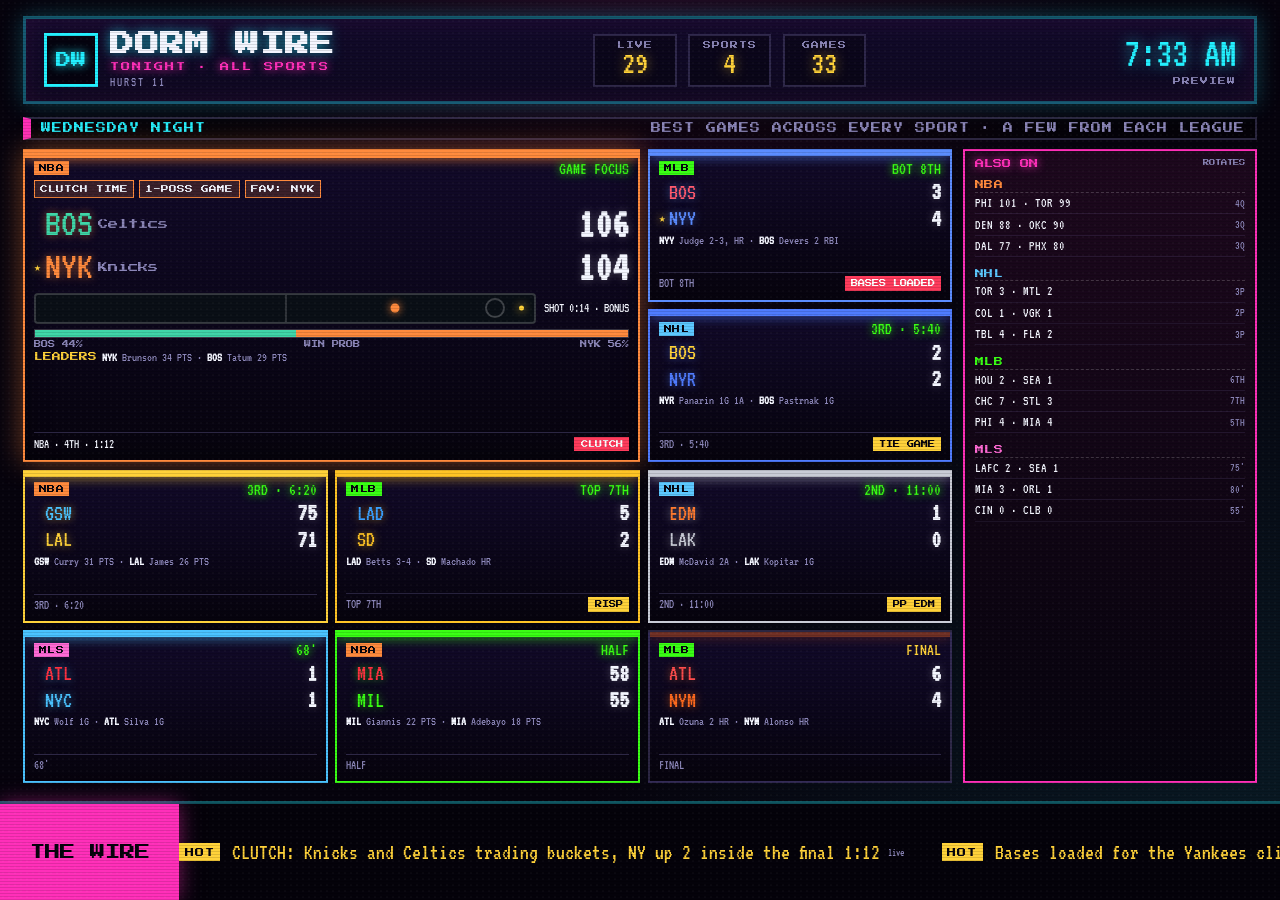
==== previews/all_sports_preview.html @ 83ff79ee "Add arcade frontend, board previews, and full build spec" ====
<!doctype html>
<html lang="en">
<head>
<meta charset="utf-8">
<meta name="viewport" content="width=device-width, initial-scale=1">
<title>Dorm Wire — Tonight / All Sports (Preview)</title>
<link rel="preconnect" href="https://fonts.googleapis.com">
<link rel="preconnect" href="https://fonts.gstatic.com" crossorigin>
<link href="https://fonts.googleapis.com/css2?family=Press+Start+2P&family=VT323&display=swap" rel="stylesheet">
<style>
:root{
  --bg:#06030d;--panel:#0d0820;--panel-2:#120a2b;--ink:#f4f6ff;--dim:#8b86b8;
  --cyan:#23f0ff;--magenta:#ff2fb9;--green:#39ff14;--amber:#ffd23a;--red:#ff3b5c;
  --line:rgba(35,240,255,.35);--line-dim:rgba(140,130,200,.28);
  --pixel:"Press Start 2P",monospace;--term:"VT323",monospace;
}
*{box-sizing:border-box;}
html,body{width:100%;height:100%;margin:0;overflow:hidden;}
body{background:radial-gradient(circle at 50% -10%,rgba(255,47,185,.12),transparent 40%),radial-gradient(circle at 100% 100%,rgba(35,240,255,.10),transparent 45%),var(--bg);color:var(--ink);font-family:var(--term);}
body::before,body::after{content:"";position:fixed;inset:0;pointer-events:none;z-index:50;}
body::before{background-image:radial-gradient(rgba(255,255,255,.05) 1px,transparent 1.6px);background-size:6px 6px;opacity:.5;mix-blend-mode:screen;}
body::after{background:repeating-linear-gradient(0deg,rgba(0,0,0,.35) 0 1px,transparent 1px 3px);opacity:.35;}
h1,p{margin:0;}
.screen{display:flex;flex-direction:column;gap:1.4vh;width:100vw;height:100vh;padding:1.8vh 1.8vw 13vh;}

.hud{display:flex;align-items:center;justify-content:space-between;gap:2vw;border:3px solid var(--line);box-shadow:0 0 20px rgba(35,240,255,.25),inset 0 0 26px rgba(255,47,185,.08);background:linear-gradient(180deg,var(--panel-2),var(--panel));padding:1.4vh 1.4vw;}
.brand{display:flex;align-items:center;gap:1vw;}
.brand-mark{display:grid;place-items:center;width:clamp(48px,4.2vw,74px);aspect-ratio:1;border:3px solid var(--cyan);background:#05030f;color:var(--cyan);font-family:var(--pixel);font-size:clamp(13px,1.2vw,20px);text-shadow:0 0 10px var(--cyan);}
.brand-text h1{font-family:var(--pixel);font-size:clamp(16px,1.9vw,34px);text-shadow:0 0 12px rgba(35,240,255,.6);letter-spacing:1px;}
.brand-text p{font-family:var(--pixel);font-size:clamp(7px,.72vw,11px);color:var(--magenta);text-shadow:0 0 8px var(--magenta);margin-top:.7vh;letter-spacing:2px;}
.brand-text small{display:block;margin-top:.5vh;color:var(--dim);font-size:clamp(13px,1vw,18px);letter-spacing:2px;}
.counters{display:flex;gap:.9vw;}
.counters div{display:grid;place-items:center;min-width:6.5vw;padding:.6vh .6vw;border:2px solid var(--line-dim);background:rgba(0,0,0,.3);}
.counters span{font-family:var(--pixel);font-size:clamp(6px,.62vw,9px);color:var(--dim);letter-spacing:1px;}
.counters strong{font-size:clamp(26px,2.6vw,50px);font-weight:400;line-height:.9;color:var(--amber);text-shadow:0 0 12px rgba(255,210,58,.55);}
.clock-block{display:flex;flex-direction:column;align-items:flex-end;}
.clock-block time{font-size:clamp(30px,3.2vw,62px);line-height:.9;color:var(--cyan);text-shadow:0 0 14px rgba(35,240,255,.6);}
.clock-block span{margin-top:.5vh;font-family:var(--pixel);font-size:clamp(6px,.62vw,9px);color:var(--dim);letter-spacing:1px;}

.board{flex:1;display:flex;flex-direction:column;min-height:0;gap:1vh;}
.board-meta{display:flex;align-items:center;justify-content:space-between;border:2px solid var(--line-dim);border-left:8px solid var(--magenta);padding:.5vh .8vw;background:rgba(0,0,0,.35);}
.board-meta span{font-family:var(--pixel);font-size:clamp(7px,.78vw,12px);letter-spacing:1px;}
.board-meta span:first-child{color:var(--cyan);}
.board-meta span:last-child{color:var(--dim);}

.layout{flex:1;display:grid;grid-template-columns:1fr clamp(240px,23vw,340px);gap:.8vw;min-height:0;}
.games-grid{display:grid;grid-template-columns:repeat(3,minmax(0,1fr));grid-auto-rows:1fr;gap:.6vw;min-height:0;}

.tile{--team:var(--cyan);position:relative;display:flex;flex-direction:column;min-width:0;min-height:0;overflow:hidden;border:2px solid var(--line-dim);background:linear-gradient(180deg,rgba(18,10,43,.96),rgba(6,3,13,.98));padding:clamp(6px,.7vw,12px);gap:.4vh;}
.tile::before{content:"";position:absolute;inset:0 0 auto 0;height:5px;background:var(--team);box-shadow:0 0 12px var(--team);}
.tile.live{border-color:var(--team);}
.tile.live::before{animation:lamp 2.6s ease-in-out infinite;}
.tile.final::before{opacity:.4;}
.tile.featured{grid-column:span 2;grid-row:span 2;border-color:var(--team);box-shadow:0 0 26px color-mix(in srgb,var(--team) 45%,transparent),inset 0 0 26px rgba(0,0,0,.4);}
.tile.featured::before{height:7px;}
.tile>*{position:relative;z-index:1;}

.tile-top{display:flex;align-items:center;justify-content:space-between;gap:.4vw;}
.league{font-family:var(--pixel);font-size:clamp(6px,.62vw,10px);color:#06030d;padding:3px 5px;letter-spacing:.5px;}
.lg-nba{background:#ff8a3d;} .lg-nhl{background:#5cc8ff;} .lg-mlb{background:#39ff14;} .lg-mls{background:#ff6ad5;} .lg-nfl{background:#ffd23a;}
.detail{font-size:clamp(14px,1.35vw,26px);color:var(--amber);white-space:nowrap;}
.live .detail{color:var(--green);text-shadow:0 0 8px var(--green);}

.focus-reasons{display:flex;flex-wrap:wrap;gap:.4vw;}
.focus-reasons span{font-family:var(--pixel);font-size:clamp(6px,.6vw,9px);color:var(--ink);border:1px solid var(--team);background:color-mix(in srgb,var(--team) 18%,transparent);padding:.4vh .4vw;white-space:nowrap;overflow:hidden;text-overflow:ellipsis;max-width:100%;}

.rows{display:grid;gap:.4vh;}
.featured .rows{margin:.3vh 0;}
.trow{display:grid;grid-template-columns:auto auto 1fr auto;align-items:center;gap:.45vw;min-width:0;}
.star{color:var(--amber);font-size:clamp(11px,.9vw,16px);text-shadow:0 0 8px var(--amber);width:1ch;}
.star.off{opacity:0;}
.code{font-size:clamp(20px,1.75vw,38px);line-height:1;color:var(--ink);text-shadow:0 0 8px color-mix(in srgb,var(--team) 60%,transparent);}
.name{min-width:0;overflow:hidden;text-overflow:ellipsis;white-space:nowrap;font-family:var(--pixel);font-size:clamp(6px,.55vw,9px);color:var(--dim);}
.score{font-size:clamp(24px,2vw,44px);line-height:.9;color:var(--ink);text-align:right;text-shadow:0 0 10px rgba(255,255,255,.25);}
.featured .code{font-size:clamp(32px,3.1vw,60px);}
.featured .score{font-size:clamp(36px,3.3vw,64px);}
.featured .name{font-size:clamp(8px,.8vw,14px);}

.wp{margin-top:.2vh;}
.wp-bar{display:flex;height:clamp(8px,1vh,12px);border:1px solid rgba(255,255,255,.2);overflow:hidden;}
.wp-bar i{display:block;height:100%;}
.wp-lbl{display:flex;justify-content:space-between;font-family:var(--pixel);font-size:clamp(6px,.56vw,9px);color:var(--dim);margin-top:.3vh;}

.viz{display:flex;align-items:center;gap:.6vw;height:clamp(26px,3.4vh,44px);}
.viz .vlabel{font-size:clamp(13px,1.05vw,20px);color:var(--ink);white-space:nowrap;}
.diamond{position:relative;width:clamp(34px,3vw,46px);height:100%;flex:0 0 auto;}
.base{position:absolute;width:10px;height:10px;border:2px solid rgba(244,246,255,.4);transform:rotate(45deg);}
.base.second{top:8%;left:38%;} .base.third{top:42%;left:8%;} .base.first{top:42%;right:8%;}
.base.on{border-color:var(--amber);background:var(--amber);box-shadow:0 0 10px var(--amber);}
.court{position:relative;flex:1;height:100%;border:2px solid rgba(255,255,255,.18);border-radius:4px;background:#0a0f16;overflow:hidden;}
.court .cmid{position:absolute;top:0;bottom:0;left:50%;width:2px;background:rgba(255,255,255,.15);}
.court .carc{position:absolute;top:50%;right:6%;width:20px;height:20px;border:2px solid rgba(255,255,255,.22);border-radius:50%;transform:translateY(-50%);}
.court .hoop{position:absolute;top:50%;right:2%;width:5px;height:5px;background:var(--amber);border-radius:50%;transform:translateY(-50%);box-shadow:0 0 8px var(--amber);}
.court .cball{position:absolute;top:50%;width:9px;height:9px;background:#ff8a3d;border-radius:50%;transform:translate(-50%,-50%);box-shadow:0 0 9px #ff8a3d;}
.rink{position:relative;flex:1;height:100%;border:2px solid rgba(120,180,255,.3);border-radius:16px;background:#0a1420;overflow:hidden;}
.rink .rmid{position:absolute;top:0;bottom:0;left:50%;width:2px;background:rgba(255,80,80,.6);transform:translateX(-50%);}
.rink .rblue{position:absolute;top:0;bottom:0;width:2px;background:rgba(90,150,255,.5);}
.rink .puck{position:absolute;top:50%;width:7px;height:7px;background:#fff;border-radius:50%;transform:translate(-50%,-50%);box-shadow:0 0 8px #fff;}
.pitch{position:relative;flex:1;height:100%;border:2px solid rgba(80,220,120,.3);border-radius:3px;background:#08140c;overflow:hidden;}
.pitch .pmid{position:absolute;top:0;bottom:0;left:50%;width:2px;background:rgba(255,255,255,.18);transform:translateX(-50%);}
.pitch .pcirc{position:absolute;top:50%;left:50%;width:18px;height:18px;border:2px solid rgba(255,255,255,.22);border-radius:50%;transform:translate(-50%,-50%);}
.pitch .pball{position:absolute;top:50%;width:8px;height:8px;background:#fff;border-radius:50%;transform:translate(-50%,-50%);box-shadow:0 0 8px #fff;}
.ffield{position:relative;flex:1;height:100%;background:#07130a;border-top:2px solid rgba(255,255,255,.18);border-bottom:2px solid rgba(255,255,255,.18);background-image:repeating-linear-gradient(90deg,rgba(255,255,255,.14) 0 2px,transparent 2px 10%);overflow:hidden;border-radius:2px;}
.ffield .rz{position:absolute;top:0;bottom:0;right:0;width:18%;background:linear-gradient(90deg,transparent,rgba(255,59,92,.45));}
.ffield .fball{position:absolute;top:50%;width:11px;height:7px;background:var(--amber);border-radius:50%;transform:translate(-50%,-50%) rotate(-18deg);box-shadow:0 0 10px var(--amber);}

.leaders{font-size:clamp(12px,.98vw,18px);color:var(--dim);overflow:hidden;text-overflow:ellipsis;white-space:nowrap;}
.leaders b{color:var(--ink);}
.leaders .lg-key{color:var(--amber);font-family:var(--pixel);font-size:.7em;margin-right:.4vw;}

.tile-foot{display:flex;align-items:center;justify-content:space-between;gap:.6vw;border-top:1px solid var(--line-dim);padding-top:.4vh;margin-top:auto;}
.count{font-size:clamp(13px,1.02vw,19px);color:var(--dim);overflow:hidden;text-overflow:ellipsis;white-space:nowrap;}
.featured .count{color:var(--ink);}
.flag{font-family:var(--pixel);font-size:clamp(6px,.56vw,9px);color:#06030d;background:var(--amber);padding:.4vh .5vw;white-space:nowrap;}
.flag.hot{background:var(--red);color:#fff;animation:pulse 1.4s ease-in-out infinite;}

/* sidebar: all leagues at once */
.sidebar{border:2px solid var(--magenta);background:linear-gradient(180deg,rgba(30,8,30,.96),rgba(6,3,13,.98));padding:.9vh .8vw;display:flex;flex-direction:column;gap:.4vh;min-height:0;overflow:hidden;position:relative;}
.sb-head{display:flex;align-items:center;justify-content:space-between;flex:0 0 auto;}
.sb-title{font-family:var(--pixel);font-size:clamp(7px,.72vw,11px);color:var(--magenta);text-shadow:0 0 8px var(--magenta);}
.sb-sub{font-family:var(--pixel);font-size:clamp(5px,.5vw,8px);color:var(--dim);}
.sb-body{display:flex;flex-direction:column;gap:.3vh;min-height:0;overflow:hidden;}
.sb-section{display:flex;flex-direction:column;}
.sb-lg{font-family:var(--pixel);font-size:clamp(7px,.7vw,11px);letter-spacing:.5px;padding:.6vh 0 .3vh;border-bottom:1px dashed rgba(255,255,255,.18);margin-top:.4vh;}
.sb-lg.nba{color:#ff8a3d;} .sb-lg.nhl{color:#5cc8ff;} .sb-lg.mlb{color:#39ff14;} .sb-lg.mls{color:#ff6ad5;}
.pg{display:grid;grid-template-columns:1fr auto;align-items:center;gap:.5vw;padding:.35vh 0;border-bottom:1px solid rgba(140,130,200,.13);}
.pg .teams{font-size:clamp(13px,1.08vw,19px);color:var(--ink);overflow:hidden;white-space:nowrap;text-overflow:ellipsis;}
.pg .st{font-size:clamp(11px,.92vw,16px);color:var(--dim);white-space:nowrap;}
.pg .st.fin{color:#5a5570;}

.ticker{position:fixed;left:0;right:0;bottom:0;height:11vh;min-height:74px;z-index:40;display:flex;align-items:stretch;border-top:3px solid var(--line);background:#04020a;}
.ticker-league{display:grid;place-items:center;width:min(14vw,210px);background:var(--magenta);color:#06030d;font-family:var(--pixel);font-size:clamp(11px,1.2vw,20px);box-shadow:0 0 20px rgba(255,47,185,.5);text-align:center;}
.ticker-window{flex:1;overflow:hidden;display:flex;align-items:center;}
.ticker-track{display:flex;width:max-content;white-space:nowrap;animation:scroll 95s linear infinite;}
.ticker-item{display:inline-flex;align-items:center;margin-right:3vw;font-size:clamp(18px,1.7vw,32px);color:var(--ink);}
.ticker-item::before{content:attr(data-label);margin-right:.9vw;font-family:var(--pixel);font-size:.42em;letter-spacing:1px;color:var(--cyan);border:1px solid var(--cyan);padding:.4em .5em;}
.ticker-item.hot{color:var(--amber);}
.ticker-item.hot::before{color:#06030d;background:var(--amber);border-color:var(--amber);}
.ticker-item small{margin-left:.6vw;font-size:.5em;color:var(--dim);}

@keyframes scroll{from{transform:translateX(0);}to{transform:translateX(-50%);}}
@keyframes lamp{0%,100%{opacity:.7;}50%{opacity:1;}}
@keyframes pulse{0%,100%{box-shadow:0 0 0 rgba(255,59,92,0);}50%{box-shadow:0 0 16px rgba(255,59,92,.7);}}
@media(max-width:1100px){.games-grid{grid-template-columns:repeat(2,minmax(0,1fr));}}
</style>
</head>
<body>
  <main class="screen">
    <header class="hud">
      <div class="brand">
        <div class="brand-mark">DW</div>
        <div class="brand-text"><h1>DORM WIRE</h1><p>TONIGHT · ALL SPORTS</p><small>HURST 11</small></div>
      </div>
      <div class="counters">
        <div><span>LIVE</span><strong id="live-count">0</strong></div>
        <div><span>SPORTS</span><strong id="sport-count">0</strong></div>
        <div><span>GAMES</span><strong id="total-count">0</strong></div>
      </div>
      <div class="clock-block"><time id="clock">--:--</time><span id="last-updated">PREVIEW</span></div>
    </header>
    <section class="board">
      <div class="board-meta"><span id="date-label">WEDNESDAY NIGHT</span><span id="status-note">BEST GAMES ACROSS EVERY SPORT · A FEW FROM EACH LEAGUE</span></div>
      <div class="layout">
        <div id="games-grid" class="games-grid"></div>
        <aside class="sidebar" id="sidebar"></aside>
      </div>
    </section>
  </main>
  <footer id="ticker" class="ticker">
    <div class="ticker-league">THE WIRE</div>
    <div class="ticker-window"><div id="ticker-track" class="ticker-track"></div></div>
  </footer>

<script>
const FOCUS_ROTATION_MS=6500, SB_ROTATION_MS=5000;
const GAMES=[
  { id:1, lg:"nba", live:true, final:false, detail:"4TH · 1:12", reasons:["CLUTCH TIME","1-POSS GAME","FAV: NYK"], flag:"CLUTCH", hot:true,
    away:{ab:"BOS",nm:"Celtics",sc:106,c:"#3fd6a8",fav:false}, home:{ab:"NYK",nm:"Knicks",sc:104,c:"#ff8a3d",fav:true},
    wp:{h:56}, leaders:[["NYK","Brunson 34 PTS"],["BOS","Tatum 29 PTS"]], viz:{k:"nba",ball:0.72,extra:"SHOT 0:14 · BONUS"} },
  { id:2, lg:"mlb", live:true, final:false, detail:"BOT 8TH", flag:"BASES LOADED", hot:true,
    away:{ab:"BOS",nm:"Red Sox",sc:3,c:"#ff5a6e",fav:false}, home:{ab:"NYY",nm:"Yankees",sc:4,c:"#5b8cff",fav:true},
    wp:{h:63}, leaders:[["NYY","Judge 2-3, HR"],["BOS","Devers 2 RBI"]], viz:{k:"mlb",bases:{first:true,second:true,third:true},extra:"2-1 · 1 OUT"} },
  { id:3, lg:"nhl", live:true, final:false, detail:"3RD · 5:40", flag:"TIE GAME",
    away:{ab:"BOS",nm:"Bruins",sc:2,c:"#ffd23a",fav:false}, home:{ab:"NYR",nm:"Rangers",sc:2,c:"#4f7cff",fav:false},
    wp:{h:50}, leaders:[["NYR","Panarin 1G 1A"],["BOS","Pastrnak 1G"]], viz:{k:"nhl",puck:0.58,extra:"SOG 31-28"} },
  { id:4, lg:"nba", live:true, final:false, detail:"3RD · 6:20", flag:"",
    away:{ab:"GSW",nm:"Warriors",sc:75,c:"#4ac3ff",fav:false}, home:{ab:"LAL",nm:"Lakers",sc:71,c:"#ffd23a",fav:false},
    wp:{h:44}, leaders:[["GSW","Curry 31 PTS"],["LAL","James 26 PTS"]], viz:{k:"nba",ball:0.4,extra:"SHOT 0:19"} },
  { id:5, lg:"mlb", live:true, final:false, detail:"TOP 7TH", flag:"RISP",
    away:{ab:"LAD",nm:"Dodgers",sc:5,c:"#3aa0ff",fav:false}, home:{ab:"SD",nm:"Padres",sc:2,c:"#ffc425",fav:false},
    wp:{h:31}, leaders:[["LAD","Betts 3-4"],["SD","Machado HR"]], viz:{k:"mlb",bases:{second:true},extra:"1-2 · 2 OUT"} },
  { id:6, lg:"nhl", live:true, final:false, detail:"2ND · 11:00", flag:"PP EDM",
    away:{ab:"EDM",nm:"Oilers",sc:1,c:"#ff7a2e",fav:false}, home:{ab:"LAK",nm:"Kings",sc:0,c:"#c9ccd6",fav:false},
    wp:{h:40}, leaders:[["EDM","McDavid 2A"],["LAK","Kopitar 1G"]], viz:{k:"nhl",puck:0.34,extra:"PP · SOG 22-19"} },
  { id:7, lg:"mls", live:true, final:false, detail:"68'", flag:"",
    away:{ab:"ATL",nm:"Atlanta Utd",sc:1,c:"#ff3141",fav:false}, home:{ab:"NYC",nm:"NYCFC",sc:1,c:"#4ac3ff",fav:false},
    wp:{h:52}, leaders:[["NYC","Wolf 1G"],["ATL","Silva 1G"]], viz:{k:"mls",ball:0.55,extra:"POSS 54% · 68'"} },
  { id:8, lg:"nba", live:true, final:false, detail:"HALF", flag:"",
    away:{ab:"MIA",nm:"Heat",sc:58,c:"#ff3141",fav:false}, home:{ab:"MIL",nm:"Bucks",sc:55,c:"#39ff14",fav:false},
    wp:{h:55}, leaders:[["MIL","Giannis 22 PTS"],["MIA","Adebayo 18 PTS"]], viz:{k:"nba",ball:0.5,extra:"HALFTIME"} },
  { id:9, lg:"mlb", live:false, final:true, detail:"FINAL", flag:"",
    away:{ab:"ATL",nm:"Braves",sc:6,c:"#ff4d4d",fav:false}, home:{ab:"NYM",nm:"Mets",sc:4,c:"#ff6a1e",fav:false},
    wp:null, leaders:[["ATL","Ozuna 2 HR"],["NYM","Alonso HR"]], viz:null },
];
const LEAGUES=[
  { name:"NBA", games:[["PHI",101,"TOR",99,"4Q"],["DEN",88,"OKC",90,"3Q"],["DAL",77,"PHX",80,"3Q"],["SAC",55,"MEM",52,"2Q"],["ORL",44,"IND",47,"2Q"],["MIN",92,"HOU",95,"4Q"]]},
  { name:"NHL", games:[["TOR",3,"MTL",2,"3P"],["COL",1,"VGK",1,"2P"],["TBL",4,"FLA",2,"3P"],["CAR",0,"NJD",0,"1P"],["NSH",2,"STL",1,"3P"],["DAL",2,"WPG",3,"FINAL"]]},
  { name:"MLB", games:[["HOU",2,"SEA",1,"6TH"],["CHC",7,"STL",3,"7TH"],["PHI",4,"MIA",4,"5TH"],["TEX",8,"LAA",2,"8TH"],["CLE",3,"DET",2,"6TH"],["SF",1,"COL",0,"4TH"]]},
  { name:"MLS", games:[["LAFC",2,"SEA",1,"75'"],["MIA",3,"ORL",1,"80'"],["CIN",0,"CLB",0,"55'"],["AUS",1,"DAL",1,"60'"],["PHI",1,"NE",2,"FINAL"],["RSL",2,"POR",0,"FINAL"]]},
];
const TICKER=[
  { text:"CLUTCH: Knicks and Celtics trading buckets, NY up 2 inside the final 1:12", cat:"hot", src:"live" },
  { text:"Bases loaded for the Yankees clinging to a 4-3 lead in the 8th", cat:"hot", src:"live" },
  { text:"Rangers and Bruins knotted at 2 late in the 3rd", cat:"hot", src:"live" },
  { text:"Dodgers pour it on the Padres, up 5-2 with a runner in scoring position", cat:"", src:"live" },
  { text:"Final: Braves take down the Mets 6-4 behind an Ozuna two-homer night", cat:"", src:"live" },
];

const el=s=>document.querySelector(s);
let focusIndex=0, sbPage=0, focusPool=[];

function focusScore(g){
  let s=0;const r=[];
  if(g.live){s+=45;r.push("LIVE");}
  if(g.away.fav||g.home.fav){s+=42;r.push("YOUR TEAM");}
  const diff=Math.abs(g.away.sc-g.home.sc);
  const late=/4TH|BOT 8|BOT 9|TOP 8|TOP 9|3P|8TH|9TH|7[05]'|8[05]'/.test(g.detail);
  if(g.live&&late&&diff<=(g.lg==="mlb"||g.lg==="nhl"||g.lg==="mls"?2:6)){s+=34;r.push("CLOSE + LATE");}
  if(g.flag&&/LOADED|CLUTCH|TIE|PP/.test(g.flag)){s+=20;r.push(g.flag);}
  return {s, r:(g.reasons||r)};
}
function buildPool(){focusPool=GAMES.map(g=>({g,f:focusScore(g)})).filter(e=>e.f.s>0||!e.g.final).sort((a,b)=>b.f.s-a.f.s).slice(0,5);}
function stateClass(g){return g.live?"live":g.final?"final":"scheduled";}

function teamRow(g,t,featured){
  const star=`<span class="star ${t.fav?"":"off"}">&#9733;</span>`;
  return `<div class="trow">${star}<span class="code" style="color:${t.c}">${t.ab}</span>`
    +`<span class="name">${featured?t.nm:""}</span><strong class="score">${g.final||g.live?t.sc:"-"}</strong></div>`;
}
function vizHTML(g){
  const v=g.viz; if(!v) return "";
  let graphic="";
  if(v.k==="mlb"){
    const b=v.bases||{};
    graphic=`<div class="diamond"><span class="base second ${b.second?"on":""}"></span><span class="base third ${b.third?"on":""}"></span><span class="base first ${b.first?"on":""}"></span></div>`;
  } else if(v.k==="nba"){
    graphic=`<div class="court"><span class="cmid"></span><span class="carc"></span><span class="hoop"></span><span class="cball" style="left:${v.ball*100}%"></span></div>`;
  } else if(v.k==="nhl"){
    graphic=`<div class="rink"><span class="rblue" style="left:33%"></span><span class="rblue" style="left:67%"></span><span class="rmid"></span><span class="puck" style="left:${v.puck*100}%"></span></div>`;
  } else if(v.k==="mls"){
    graphic=`<div class="pitch"><span class="pmid"></span><span class="pcirc"></span><span class="pball" style="left:${v.ball*100}%"></span></div>`;
  } else if(v.k==="nfl"){
    graphic=`<div class="ffield"><span class="rz"></span><span class="fball" style="left:${(v.yard||60)}%"></span></div>`;
  }
  return `<div class="viz">${graphic}<span class="vlabel">${v.extra||""}</span></div>`;
}
function wpHTML(g){
  if(!g.wp) return "";
  const h=g.wp.h, a=100-h;
  return `<div class="wp"><div class="wp-bar"><i style="width:${a}%;background:${g.away.c}"></i><i style="width:${h}%;background:${g.home.c}"></i></div>`
    +`<div class="wp-lbl"><span>${g.away.ab} ${a}%</span><span>WIN PROB</span><span>${g.home.ab} ${h}%</span></div></div>`;
}
function leadersHTML(g,featured){
  if(!g.leaders) return "";
  const key=featured?`<span class="lg-key">LEADERS</span>`:"";
  const parts=g.leaders.map(l=>`<b>${l[0]}</b> ${l[1]}`).join(" &middot; ");
  return `<div class="leaders">${key}${parts}</div>`;
}
function tile(g,featured){
  const {r}=focusScore(g);
  const accent=(g.home.fav?g.home.c:(g.away.fav?g.away.c:g.home.c));
  const reasons=featured?`<div class="focus-reasons">${r.slice(0,4).map(x=>`<span>${x}</span>`).join("")}</div>`:"";
  const flag=g.flag?`<span class="flag ${g.hot?"hot":""}">${g.flag}</span>`:"";
  const body=featured
    ? reasons+`<div class="rows">${teamRow(g,g.away,true)}${teamRow(g,g.home,true)}</div>`+vizHTML(g)+wpHTML(g)+leadersHTML(g,true)
    : `<div class="rows">${teamRow(g,g.away,false)}${teamRow(g,g.home,false)}</div>`+leadersHTML(g,false);
  const foot=featured
    ? `<div class="tile-foot"><span class="count">${g.lg.toUpperCase()} · ${g.detail}</span>${flag}</div>`
    : `<div class="tile-foot"><span class="count">${g.final?"FINAL":g.detail}</span>${flag}</div>`;
  return `<article class="tile ${stateClass(g)} ${featured?"featured":""}" style="--team:${accent}">`
    +`<div class="tile-top"><span class="league lg-${g.lg}">${g.lg.toUpperCase()}</span><span class="detail">${featured?"GAME FOCUS":g.detail}</span></div>`
    +body+foot+`</article>`;
}
function renderGrid(){
  const focus=focusPool[focusIndex%Math.max(focusPool.length,1)].g;
  const rest=GAMES.filter(g=>g.id!==focus.id).slice(0,8);
  el("#games-grid").innerHTML=[tile(focus,true),...rest.map(g=>tile(g,false))].join("");
}
function renderSidebar(){
  const perLeague=3;
  const sections=LEAGUES.map(l=>{
    const n=l.games.length, start=(sbPage*perLeague)%n;
    const win=[];
    for(let i=0;i<Math.min(perLeague,n);i++) win.push(l.games[(start+i)%n]);
    const rows=win.map(g=>{const fin=g[4]==="FINAL"?"fin":"";return `<div class="pg"><span class="teams">${g[0]} ${g[1]} &middot; ${g[2]} ${g[3]}</span><span class="st ${fin}">${g[4]}</span></div>`;}).join("");
    return `<div class="sb-section"><div class="sb-lg ${l.name.toLowerCase()}">${l.name}</div>${rows}</div>`;
  }).join("");
  el("#sidebar").innerHTML=`<div class="sb-head"><span class="sb-title">ALSO ON</span><span class="sb-sub">ROTATES</span></div><div class="sb-body">${sections}</div>`;
}
function renderTicker(){
  const items=TICKER.map(i=>{const cls=i.cat==="hot"?"hot":"";const lab=i.cat==="hot"?"HOT":"WIRE";return `<span class="ticker-item ${cls}" data-label="${lab}">${i.text}<small>${i.src}</small></span>`;}).join("");
  el("#ticker-track").innerHTML=`<span>${items}</span><span>${items}</span>`;
}
function counts(){
  const live=GAMES.filter(g=>g.live).length + LEAGUES.reduce((n,c)=>n+c.games.filter(g=>g[4]!=="FINAL").length,0);
  const total=GAMES.length + LEAGUES.reduce((n,c)=>n+c.games.length,0);
  const sports=new Set([...GAMES.map(g=>g.lg), ...LEAGUES.map(l=>l.name.toLowerCase())]).size;
  el("#live-count").textContent=live; el("#total-count").textContent=total; el("#sport-count").textContent=sports;
}
function clock(){const d=new Date();let h=d.getHours();const m=d.getMinutes();const ap=h>=12?"PM":"AM";h=h%12||12;el("#clock").textContent=`${h}:${m<10?"0"+m:m} ${ap}`;}
buildPool();counts();renderGrid();renderSidebar();renderTicker();clock();
setInterval(clock,15000);
setInterval(()=>{focusIndex=(focusIndex+1)%focusPool.length;renderGrid();},FOCUS_ROTATION_MS);
setInterval(()=>{sbPage=(sbPage+1)%3;renderSidebar();},SB_ROTATION_MS);
</script>
</body>
</html>
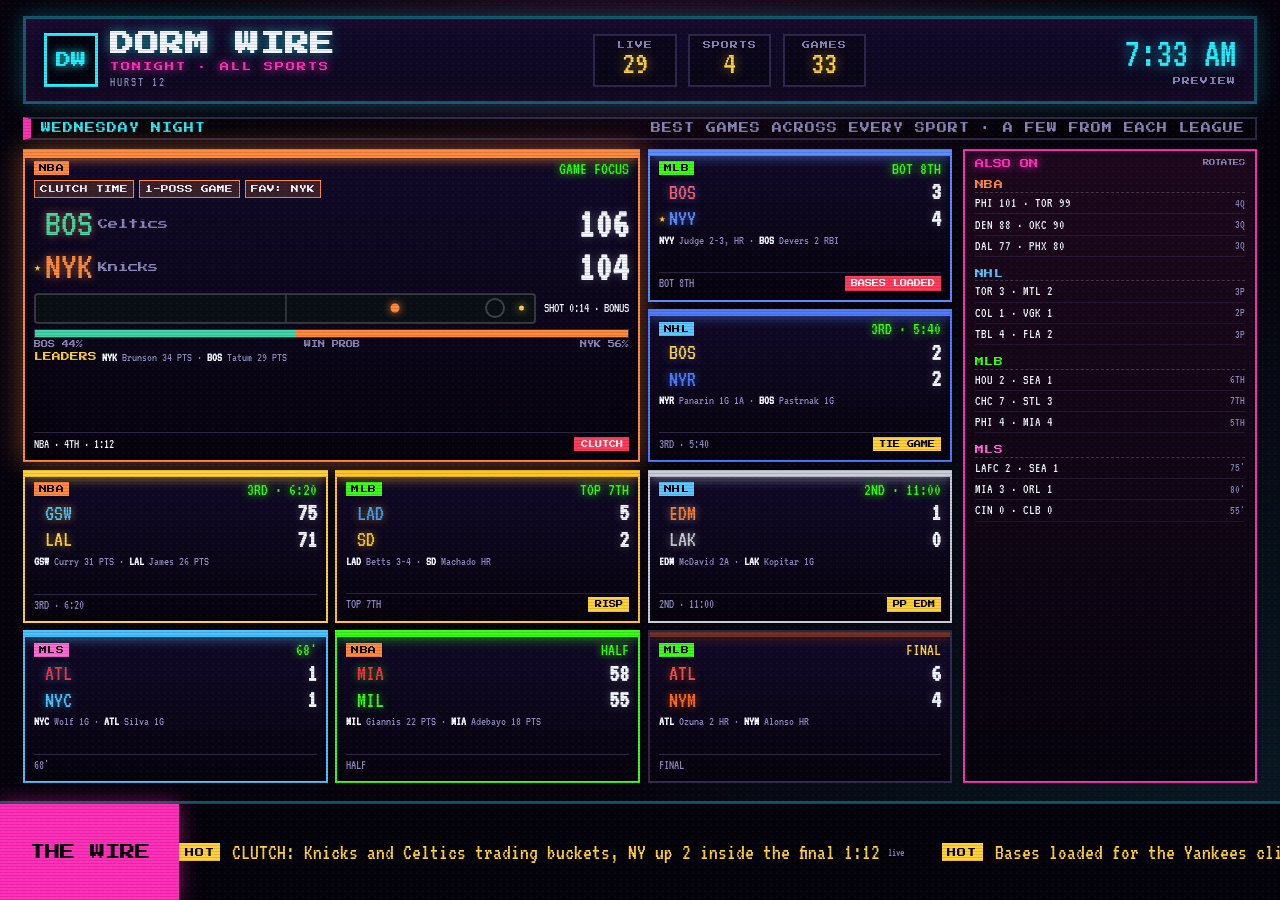
==== commit 1a0811cf: "Fix overnight blank screen, missing EPL, and dead ESPN fantasy scores 1. The board went blank 01:00-" ====
--- a/previews/all_sports_preview.html
+++ b/previews/all_sports_preview.html
@@ -149,7 +149,7 @@
     <header class="hud">
       <div class="brand">
         <div class="brand-mark">DW</div>
-        <div class="brand-text"><h1>DORM WIRE</h1><p>TONIGHT · ALL SPORTS</p><small>HURST 11</small></div>
+        <div class="brand-text"><h1>DORM WIRE</h1><p>TONIGHT · ALL SPORTS</p><small>HURST 12</small></div>
       </div>
       <div class="counters">
         <div><span>LIVE</span><strong id="live-count">0</strong></div>
